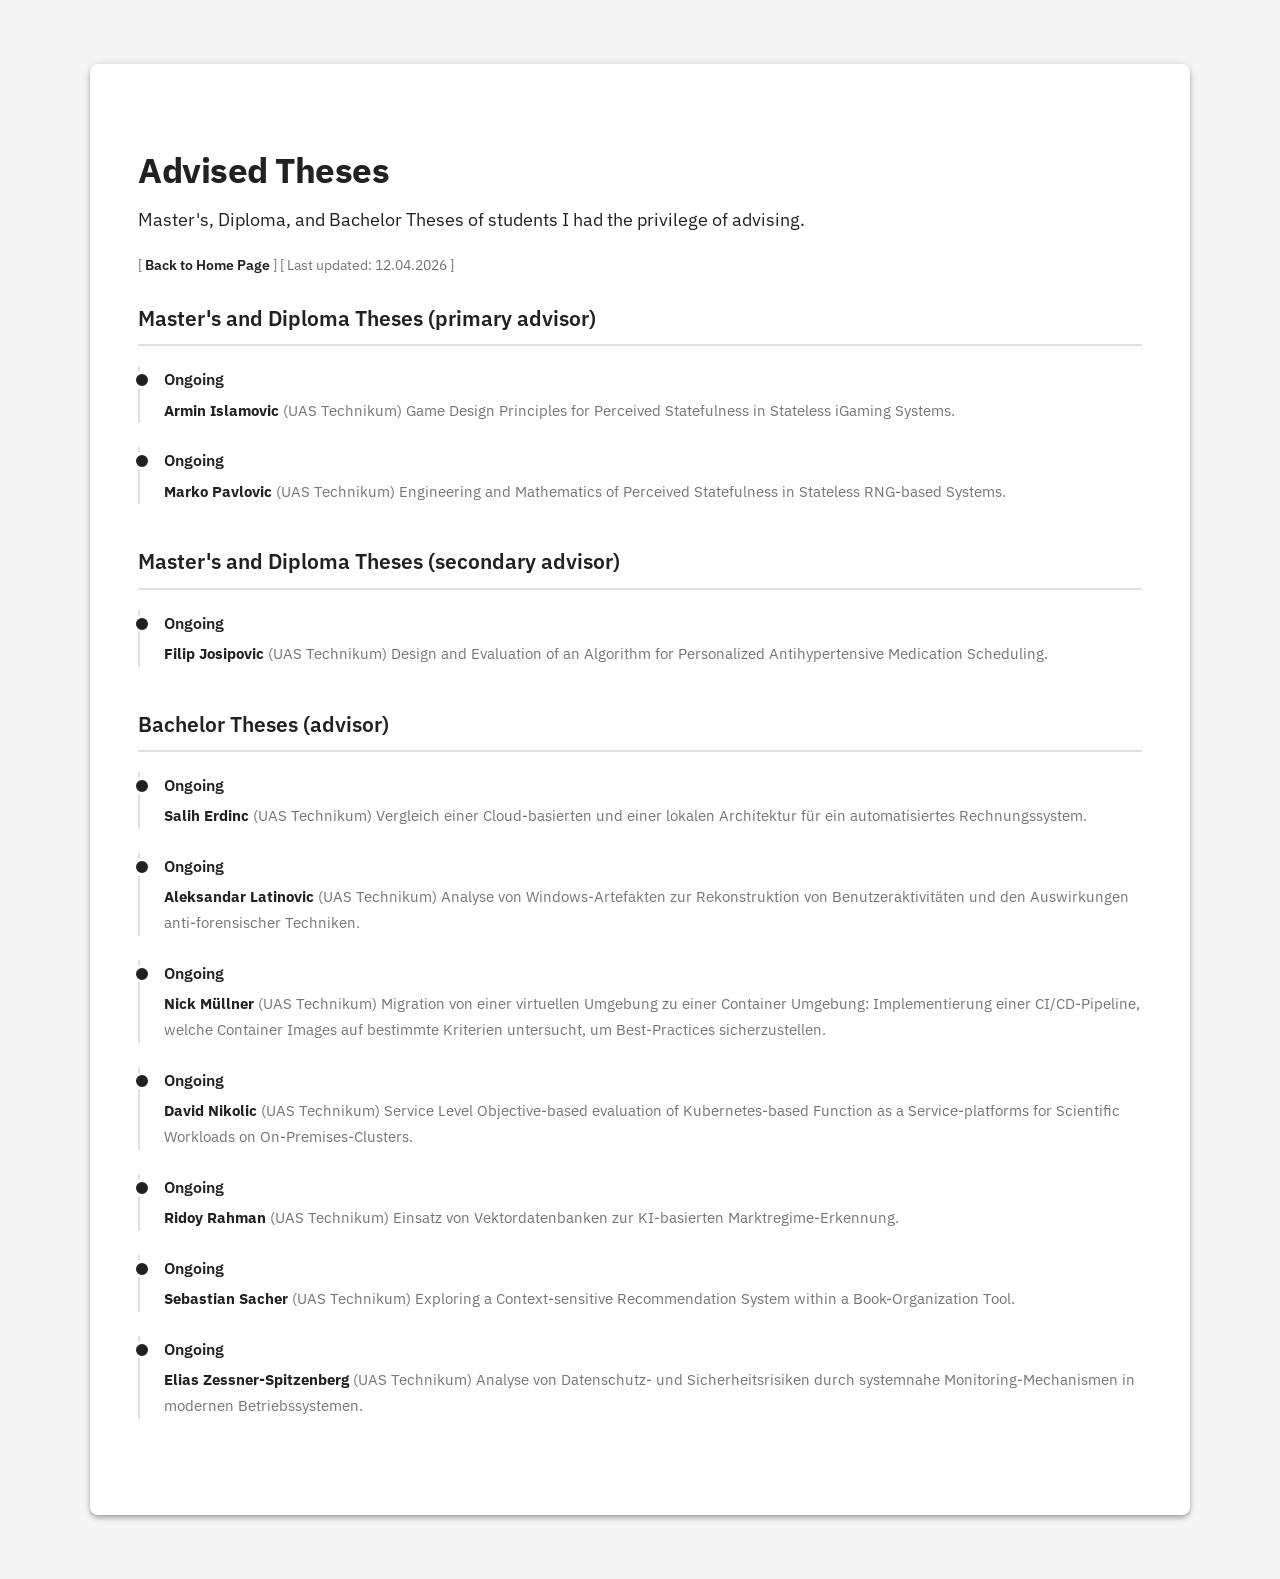
==== theses.html @ 459377a5 "Updates!" ====
<!DOCTYPE html>
<html lang="en">
<head>
    <meta charset="UTF-8">
    <meta name="viewport" content="width=device-width, initial-scale=1.0">
    <title>Advised Theses</title>
    <link rel="icon" type="image/x-icon" href="index_files/favicon.ico">
    <link href='https://fonts.googleapis.com/css?family=IBM+Plex+Sans:400,600' rel='stylesheet'>
    <link href="index_files/style.css" rel="stylesheet" type="text/css" media="screen">
    <style>
        .back-link {
            font-size: 0.9em;
            margin-bottom: 24px;
            color: var(--text-secondary);
        }
        .back-link a {
            color: var(--text-primary);
            text-decoration: none;
            font-weight: 600;
        }
        .back-link a:hover {
            text-decoration: underline;
        }
    </style>
</head>
<body>

    <div class="resume-container">
        <main class="main-content" style="flex: 1; padding: 48px;">
            <section>
                <h1>Advised Theses</h1>
                <p class="subheading">Master's, Diploma, and Bachelor Theses of students I had the privilege of advising.</p>
                <div class="back-link">
                    [ <a href="index.html">Back to Home Page</a> ]&nbsp;[ Last updated: 12.04.2026 ]
                </div>
                
                <h3>Master's and Diploma Theses (primary advisor)</h3>
                <div class="list-container">
                    <div class="list-item">
                        <div class="list-date">Ongoing</div>
                        <div class="list-details">
                            <strong>Armin Islamovic</strong> (UAS Technikum) Game Design Principles for Perceived Statefulness in Stateless iGaming Systems.
                        </div>
                    </div>
                    <div class="list-item">
                        <div class="list-date">Ongoing</div>
                        <div class="list-details">
                            <strong>Marko Pavlovic</strong> (UAS Technikum) Engineering and Mathematics of Perceived Statefulness in Stateless RNG-based Systems.
                        </div>
                    </div>
                </div>

                <h3 style="margin-top: 40px;">Master's and Diploma Theses (secondary advisor)</h3>
                <div class="list-container">
                    <div class="list-item">
                        <div class="list-date">Ongoing</div>
                        <div class="list-details">
                            <strong>Filip Josipovic</strong> (UAS Technikum) Design and Evaluation of an Algorithm for Personalized Antihypertensive Medication Scheduling.
                        </div>
                    </div>
                </div>

                <h3 style="margin-top: 40px;">Bachelor Theses (advisor)</h3>
                <div class="list-container">
                    <div class="list-item">
                        <div class="list-date">Ongoing</div>
                        <div class="list-details">
                            <strong>Salih Erdinc</strong> (UAS Technikum) Vergleich einer Cloud-basierten und einer lokalen Architektur für ein automatisiertes Rechnungs­system.
                        </div>
                    </div>
                    <div class="list-item">
                        <div class="list-date">Ongoing</div>
                        <div class="list-details">
                            <strong>Aleksandar Latinovic</strong> (UAS Technikum) Analyse von Windows-Artefakten zur Rekonstruktion von Benutzeraktivitäten und den Auswirkungen anti-forensischer Techniken.
                        </div>
                    </div>
                    <div class="list-item">
                        <div class="list-date">Ongoing</div>
                        <div class="list-details">
                            <strong>Nick Müllner</strong> (UAS Technikum) Migration von einer virtuellen Umgebung zu einer Container Umgebung: Implementierung einer CI/CD-Pipeline, welche Container Images auf bestimmte Kriterien untersucht, um Best-Practices sicherzustellen.
                        </div>
                    </div>
                    <div class="list-item">
                        <div class="list-date">Ongoing</div>
                        <div class="list-details">
                            <strong>David Nikolic</strong> (UAS Technikum) Service Level Objective-based evaluation of Kubernetes-based Function as a Service-platforms for Scientific Workloads on On-Premises-Clusters.
                        </div>
                    </div>
                    <div class="list-item">
                        <div class="list-date">Ongoing</div>
                        <div class="list-details">
                            <strong>Ridoy Rahman</strong> (UAS Technikum) Einsatz von Vektordatenbanken zur KI-basierten Marktregime-Erkennung.
                        </div>
                    </div>
                    <div class="list-item">
                        <div class="list-date">Ongoing</div>
                        <div class="list-details">
                            <strong>Sebastian Sacher</strong> (UAS Technikum) Exploring a Context-sensitive Recommendation System within a Book-Organization Tool.
                        </div>
                    </div>
                    <div class="list-item">
                        <div class="list-date">Ongoing</div>
                        <div class="list-details">
                            <strong>Elias Zessner-Spitzenberg</strong> (UAS Technikum) Analyse von Datenschutz- und Sicherheitsrisiken durch systemnahe Monitoring-Mechanismen in modernen Betriebssystemen.
                        </div>
                    </div>
                </div>

            </section>
        </main>
    </div>

</body>
</html>
---- index_files/style.css ----
:root {
    --text-primary: #212121;       /* Near black for high-contrast text */
    --text-secondary: #757575;     /* Medium grey for subtitles and less important text */
    --surface-color: #ffffff;      /* The "card" or "paper" color */
    --background-color: #f5f5f5;   /* The light grey background the card sits on */
    --divider-color: #e0e0e0;      /* A subtle color for borders and lines */
}

body {
    font-family: 'IBM Plex Sans', -apple-system, BlinkMacSystemFont, "Segoe UI", Roboto, Helvetica, Arial, sans-serif;
    line-height: 1.7;
    background-color: var(--background-color);
    color: var(--text-primary);
    margin: 0;
    padding: 32px; /* Using an 8px grid multiple */
    -webkit-font-smoothing: antialiased;
    -moz-osx-font-smoothing: grayscale;
}

.resume-container {
    max-width: 1100px;
    margin: 32px auto;
    background-color: var(--surface-color);
    /* Material Design "Elevation" - dp2 shadow */
    box-shadow: 0 2px 4px -1px rgba(0,0,0,0.2), 
                0 4px 5px 0 rgba(0,0,0,0.14), 
                0 1px 10px 0 rgba(0,0,0,0.12);
    border-radius: 8px; /* Softer radius */
    display: flex;
}

.main-content {
    flex: 2;
    padding: 48px;
}

.sidebar {
    flex: 0 0 380px;
    padding: 48px;
    border-right: 1px solid var(--divider-color);
}

section {
    margin-bottom: 48px;
}

h1 {
    font-size: 2.2em;
    font-weight: 700;
    margin-bottom: 4px;
    letter-spacing: -0.5px;
}

h3 {
    font-size: 1.3em;
    font-weight: 600;
    color: var(--text-primary);
    margin-bottom: 20px;
    padding-bottom: 8px;
    border-bottom: 2px solid var(--divider-color);
}

p {
    text-align: justify;
    margin-bottom: 1em;
}
.main-content p {
    color: var(--text-primary); /* Primary text in the main body */
}

.tab-pre {
    display: inline-block;
    margin: 0;
    padding: 0;
    font-family: inherit;
    white-space: pre;
}

.subheading {
    color: var(--text-secondary);
    font-weight: 400;
    margin-top: 0;
    font-size: 1.1em;
}

.profile-picture {
    width: 150px;
    height: 150px;
    border-radius: 50%;
    object-fit: cover;
    display: block;
    margin: 0 auto 24px;
}

.contact-links {
    margin-top: 24px;
    margin-bottom: 24px;
    display: flex;
    justify-content: flex-start;
    gap: 16px;
    font-size: 1em;
}

.contact-links a {
    color: var(--text-primary);
    text-decoration: none;
    font-weight: 500;
    transition: color 0.2s ease;
}

.contact-links a:hover {
    color: var(--text-secondary);
}

.contact-links span {
    color: var(--divider-color);
}


.list-container {
  display: flex;
  flex-direction: column;
  gap: 24px;
}

.list-item {
  padding-left: 24px;
  border-left: 2px solid var(--divider-color);
  position: relative;
}

.list-item::before {
    content: '';
    position: absolute;
    left: -7px;
    top: 5px;
    width: 12px;
    height: 12px;
    background-color: var(--text-primary);
    border-radius: 50%;
    border: 3px solid var(--surface-color);
}

.list-date {
  font-weight: 600;
  color: var(--text-primary);
  margin-bottom: 4px;
}

.list-details {
  color: var(--text-secondary);
  font-size: 0.95em;
}

.list-details strong {
    color: var(--text-primary);
}

.publication-item {
    margin-bottom: 24px;
}

.publication-title {
    font-weight: 600;
    font-size: 0.95em;
    color: var(--text-secondary);
    display: block;
    margin-bottom: 4px;
}

.publication-item p {
    font-size: 0.95em;
    margin-bottom: 4px;
    color: var(--text-primary);
}

.publication-links {
    font-size: 0.85em;
    margin-top: 4px;
    color: var(--text-secondary);
}

.publication-links a {
    color: var(--text-secondary);
    text-decoration: underline;
}

@media (max-width: 900px) {
    body { padding: 0; }
    
    .resume-container {
        flex-direction: column;
        margin: 0;
        border-radius: 0;
        box-shadow: none; /* No shadow on mobile */
    }
    
    .sidebar {
        order: -1;
        border-left: none;
        border-bottom: 1px solid var(--divider-color);
        text-align: center;
    }

    .contact-info p {
        justify-content: center;
    }

    .main-content, .sidebar {
        padding: 32px;
    }
}
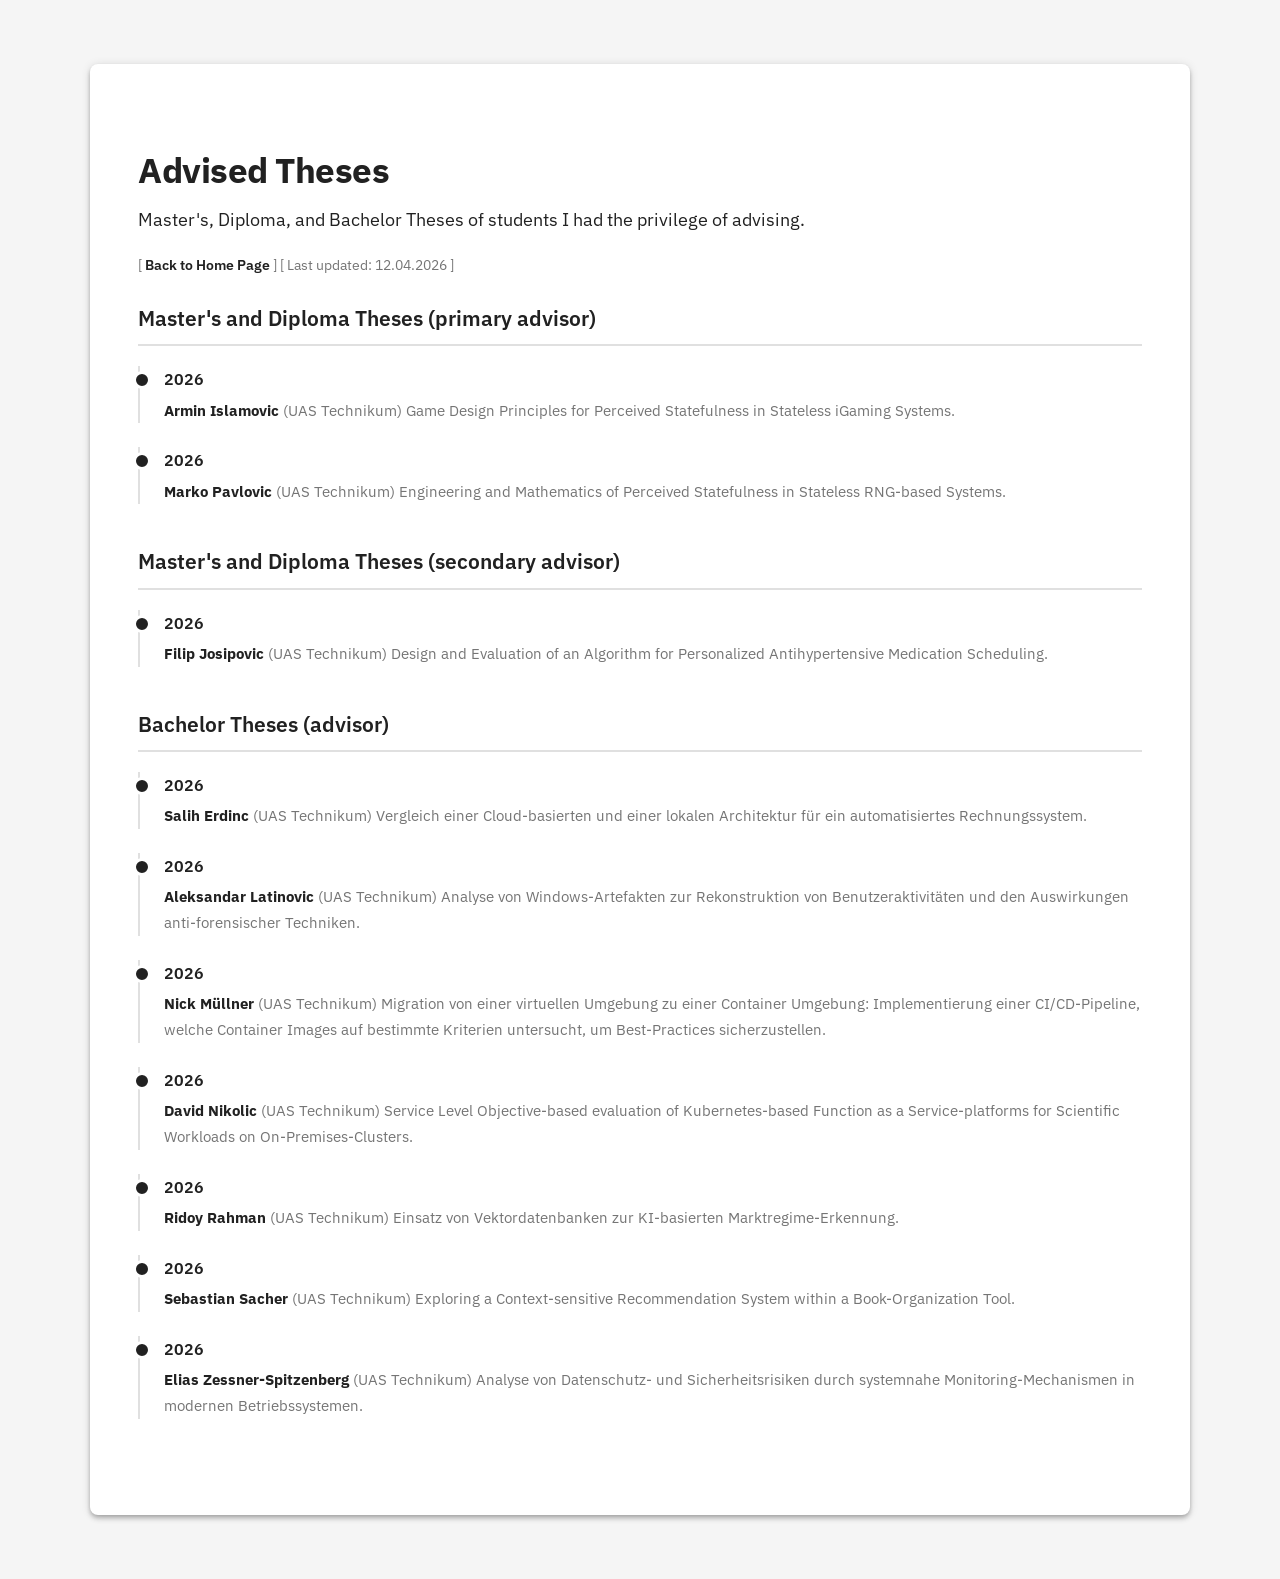
==== commit ad6aac19: "Updated theses" ====
--- a/theses.html
+++ b/theses.html
@@ -37,13 +37,13 @@
                 <h3>Master's and Diploma Theses (primary advisor)</h3>
                 <div class="list-container">
                     <div class="list-item">
-                        <div class="list-date">Ongoing</div>
+                        <div class="list-date">2026</div>
                         <div class="list-details">
                             <strong>Armin Islamovic</strong> (UAS Technikum) Game Design Principles for Perceived Statefulness in Stateless iGaming Systems.
                         </div>
                     </div>
                     <div class="list-item">
-                        <div class="list-date">Ongoing</div>
+                        <div class="list-date">2026</div>
                         <div class="list-details">
                             <strong>Marko Pavlovic</strong> (UAS Technikum) Engineering and Mathematics of Perceived Statefulness in Stateless RNG-based Systems.
                         </div>
@@ -53,7 +53,7 @@
                 <h3 style="margin-top: 40px;">Master's and Diploma Theses (secondary advisor)</h3>
                 <div class="list-container">
                     <div class="list-item">
-                        <div class="list-date">Ongoing</div>
+                        <div class="list-date">2026</div>
                         <div class="list-details">
                             <strong>Filip Josipovic</strong> (UAS Technikum) Design and Evaluation of an Algorithm for Personalized Antihypertensive Medication Scheduling.
                         </div>
@@ -63,43 +63,43 @@
                 <h3 style="margin-top: 40px;">Bachelor Theses (advisor)</h3>
                 <div class="list-container">
                     <div class="list-item">
-                        <div class="list-date">Ongoing</div>
+                        <div class="list-date">2026</div>
                         <div class="list-details">
                             <strong>Salih Erdinc</strong> (UAS Technikum) Vergleich einer Cloud-basierten und einer lokalen Architektur für ein automatisiertes Rechnungs­system.
                         </div>
                     </div>
                     <div class="list-item">
-                        <div class="list-date">Ongoing</div>
+                        <div class="list-date">2026</div>
                         <div class="list-details">
                             <strong>Aleksandar Latinovic</strong> (UAS Technikum) Analyse von Windows-Artefakten zur Rekonstruktion von Benutzeraktivitäten und den Auswirkungen anti-forensischer Techniken.
                         </div>
                     </div>
                     <div class="list-item">
-                        <div class="list-date">Ongoing</div>
+                        <div class="list-date">2026</div>
                         <div class="list-details">
                             <strong>Nick Müllner</strong> (UAS Technikum) Migration von einer virtuellen Umgebung zu einer Container Umgebung: Implementierung einer CI/CD-Pipeline, welche Container Images auf bestimmte Kriterien untersucht, um Best-Practices sicherzustellen.
                         </div>
                     </div>
                     <div class="list-item">
-                        <div class="list-date">Ongoing</div>
+                        <div class="list-date">2026</div>
                         <div class="list-details">
                             <strong>David Nikolic</strong> (UAS Technikum) Service Level Objective-based evaluation of Kubernetes-based Function as a Service-platforms for Scientific Workloads on On-Premises-Clusters.
                         </div>
                     </div>
                     <div class="list-item">
-                        <div class="list-date">Ongoing</div>
+                        <div class="list-date">2026</div>
                         <div class="list-details">
                             <strong>Ridoy Rahman</strong> (UAS Technikum) Einsatz von Vektordatenbanken zur KI-basierten Marktregime-Erkennung.
                         </div>
                     </div>
                     <div class="list-item">
-                        <div class="list-date">Ongoing</div>
+                        <div class="list-date">2026</div>
                         <div class="list-details">
                             <strong>Sebastian Sacher</strong> (UAS Technikum) Exploring a Context-sensitive Recommendation System within a Book-Organization Tool.
                         </div>
                     </div>
                     <div class="list-item">
-                        <div class="list-date">Ongoing</div>
+                        <div class="list-date">2026</div>
                         <div class="list-details">
                             <strong>Elias Zessner-Spitzenberg</strong> (UAS Technikum) Analyse von Datenschutz- und Sicherheitsrisiken durch systemnahe Monitoring-Mechanismen in modernen Betriebssystemen.
                         </div>
